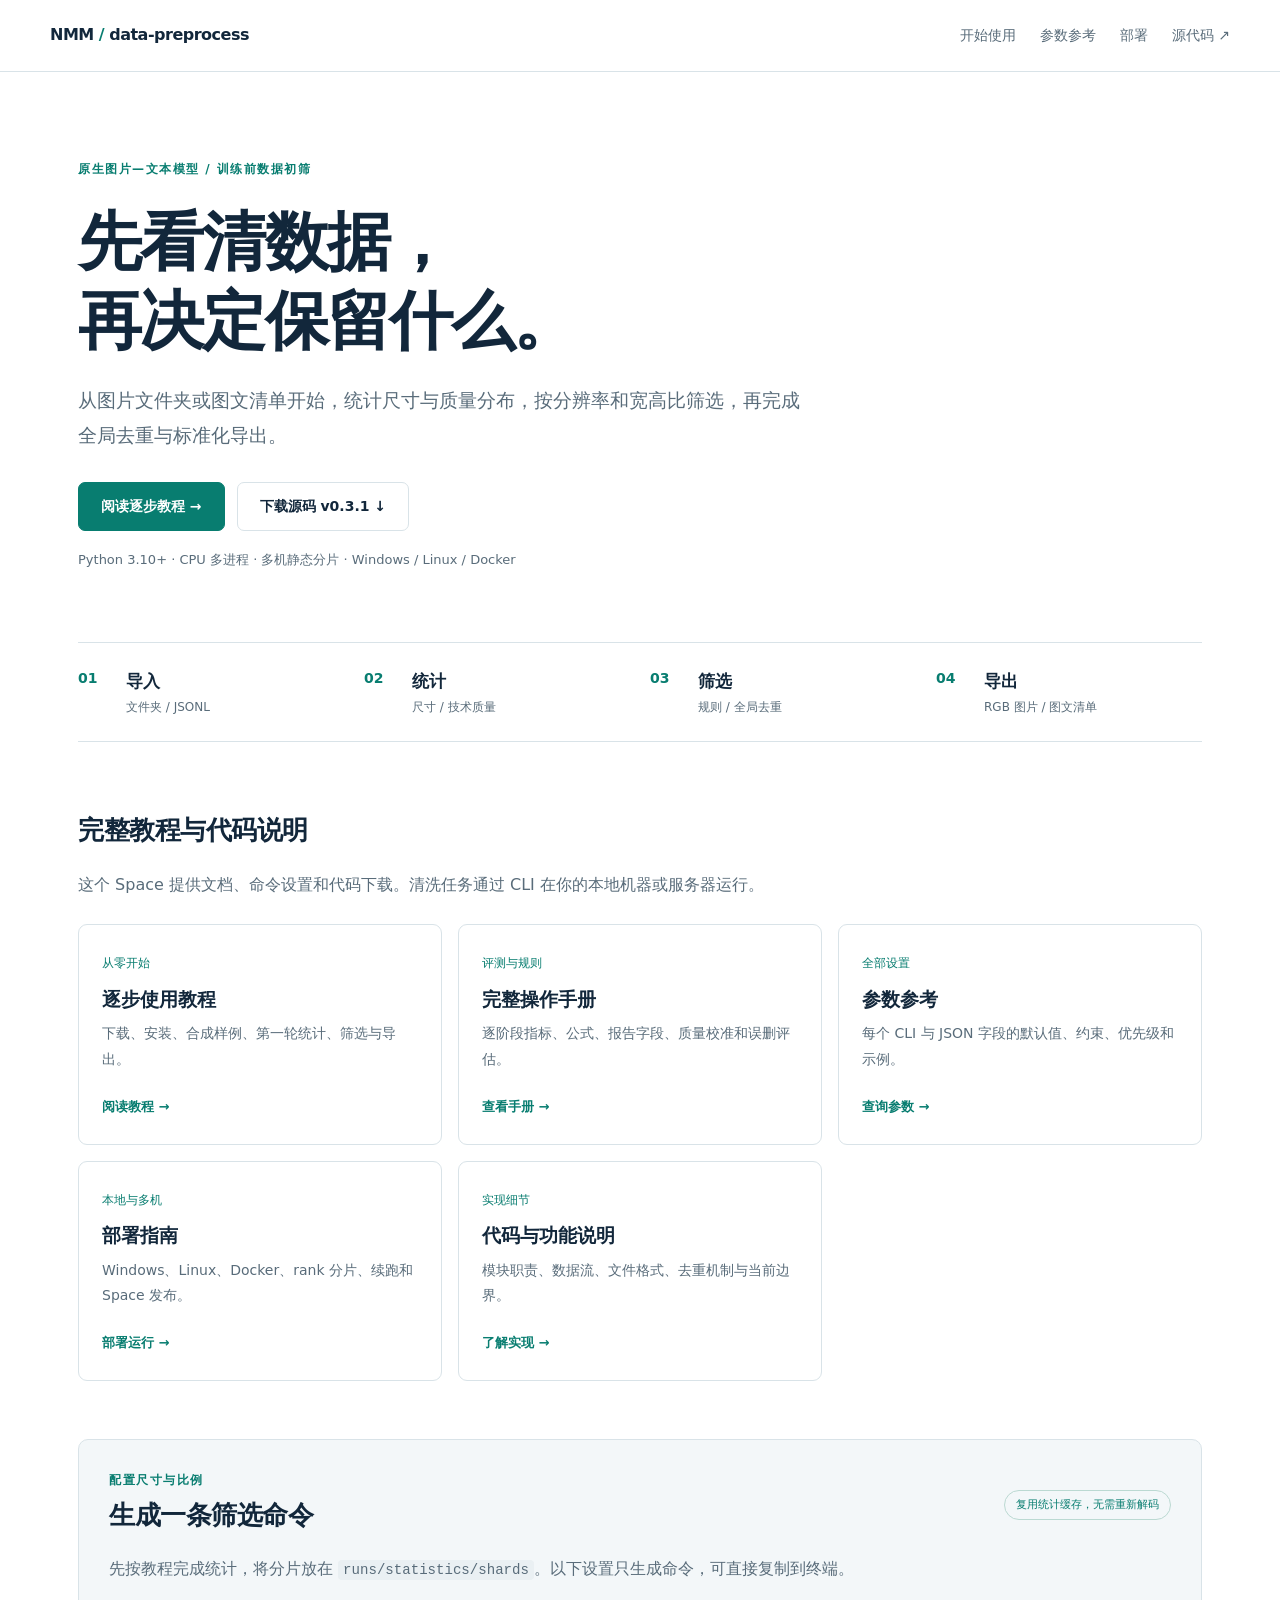
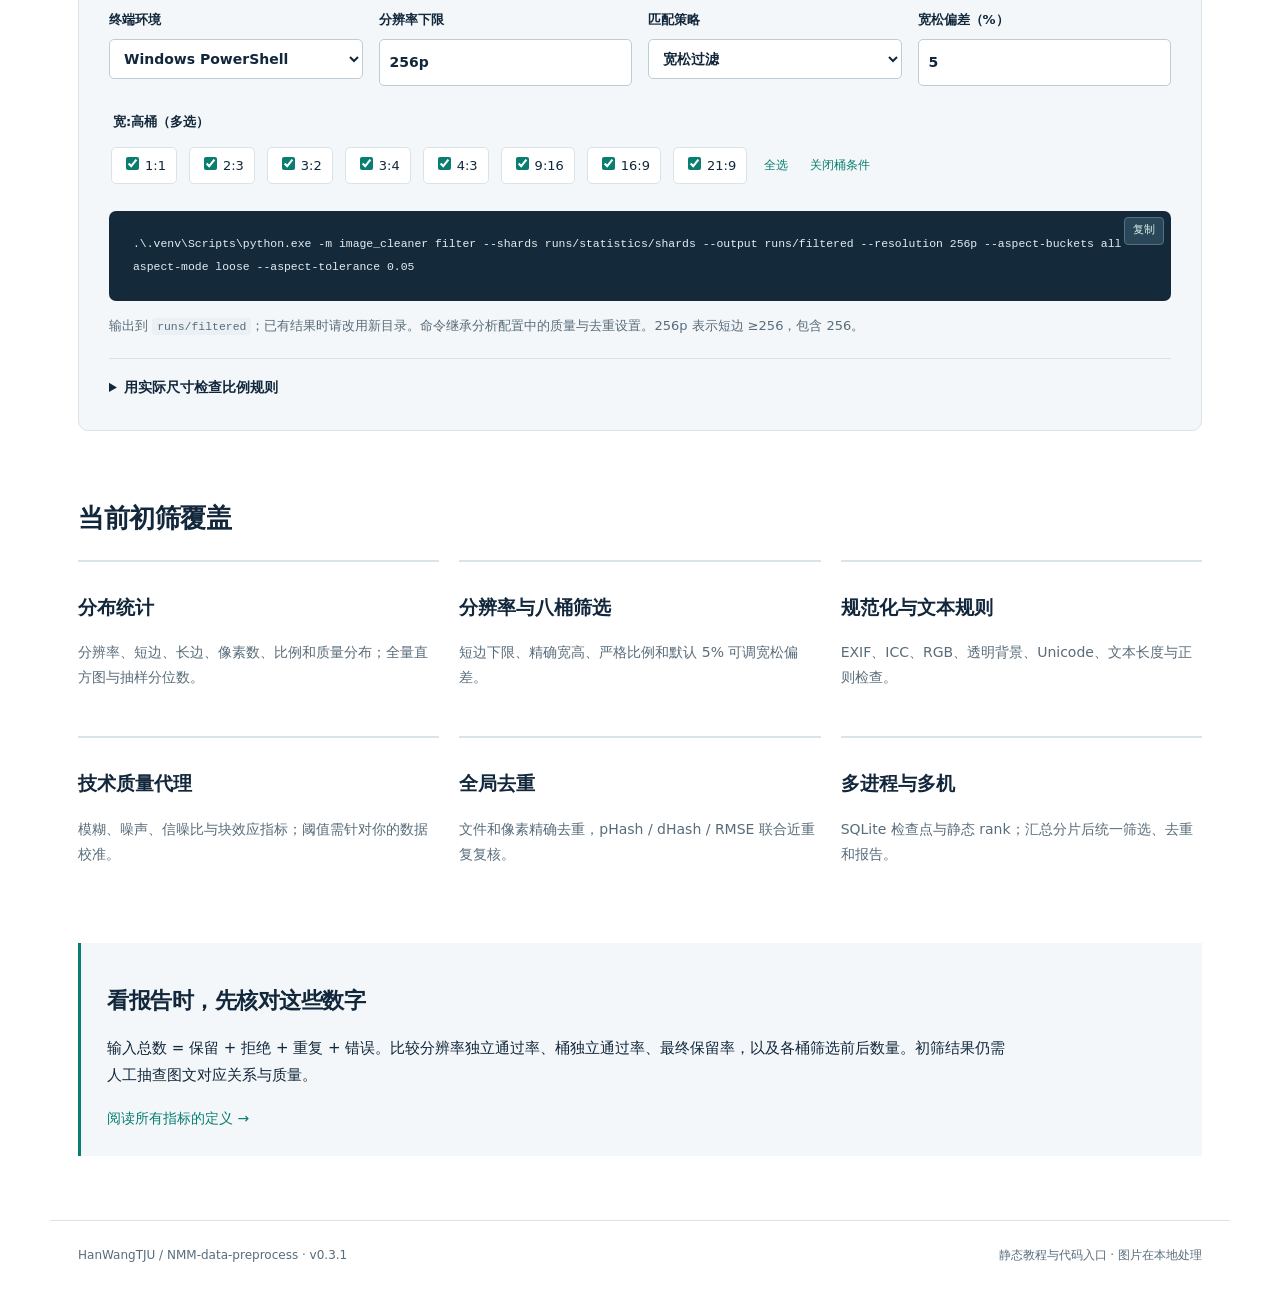
==== index.html @ e61b949b "Publish NMM image-text data preprocessing v0.3.1 with detailed Chinese tutorials" ====
<!doctype html>
<html lang="zh-CN">
<head><meta charset="utf-8"><meta name="viewport" content="width=device-width,initial-scale=1"><meta name="description" content="&#22270;&#29255;&#25991;&#26412;&#25968;&#25454;&#21021;&#31579;&#20195;&#30721;&#12289;&#20998;&#24067;&#32479;&#35745;&#12289;&#23610;&#23544;&#19982;&#23485;&#39640;&#27604;&#31579;&#36873;&#12289;&#36136;&#37327;&#25351;&#26631;&#12289;&#21435;&#37325;&#21644;&#22810;&#26426;&#37096;&#32626;&#25945;&#31243;&#12290;"><title>NMM-data-preprocess &#183; &#22270;&#29255;&#25991;&#26412;&#25968;&#25454;&#21021;&#31579;</title><link rel="stylesheet" href="assets/style.css"><script defer src="assets/app.js"></script></head>
<body>
<header class="topbar"><a class="brand" href="index.html">NMM<span> / </span>data-preprocess</a><nav aria-label="&#20027;&#35201;&#23548;&#33322;"><a href="manual/QUICKSTART.html">&#24320;&#22987;&#20351;&#29992;</a><a href="manual/PARAMETERS.html">&#21442;&#25968;&#21442;&#32771;</a><a href="manual/DEPLOYMENT.html">&#37096;&#32626;</a><a href="https://huggingface.co/spaces/HanWangTJU/NMM-data-preprocess/tree/main" target="_blank" rel="noopener">&#28304;&#20195;&#30721; &#8599;</a></nav></header>
<main class="landing">
<section class="hero"><p class="eyebrow">&#21407;&#29983;&#22270;&#29255;&#8212;&#25991;&#26412;&#27169;&#22411; / &#35757;&#32451;&#21069;&#25968;&#25454;&#21021;&#31579;</p><h1>&#20808;&#30475;&#28165;&#25968;&#25454;&#65292;<br>&#20877;&#20915;&#23450;&#20445;&#30041;&#20160;&#20040;&#12290;</h1><p class="lead">&#20174;&#22270;&#29255;&#25991;&#20214;&#22841;&#25110;&#22270;&#25991;&#28165;&#21333;&#24320;&#22987;&#65292;&#32479;&#35745;&#23610;&#23544;&#19982;&#36136;&#37327;&#20998;&#24067;&#65292;&#25353;&#20998;&#36776;&#29575;&#21644;&#23485;&#39640;&#27604;&#31579;&#36873;&#65292;&#20877;&#23436;&#25104;&#20840;&#23616;&#21435;&#37325;&#19982;&#26631;&#20934;&#21270;&#23548;&#20986;&#12290;</p><div class="actions"><a class="button primary" href="manual/QUICKSTART.html">&#38405;&#35835;&#36880;&#27493;&#25945;&#31243; &#8594;</a><a class="button" href="downloads/NMM-data-preprocess-0.3.1.zip" download>&#19979;&#36733;&#28304;&#30721; v0.3.1 &#8595;</a></div><p class="note">Python 3.10+ &#183; CPU &#22810;&#36827;&#31243; &#183; &#22810;&#26426;&#38745;&#24577;&#20998;&#29255; &#183; Windows / Linux / Docker</p></section>
<section class="pipeline" aria-label="&#28165;&#27927;&#27969;&#31243;"><div><b>01</b><strong>&#23548;&#20837;</strong><span>&#25991;&#20214;&#22841; / JSONL</span></div><div><b>02</b><strong>&#32479;&#35745;</strong><span>&#23610;&#23544; / &#25216;&#26415;&#36136;&#37327;</span></div><div><b>03</b><strong>&#31579;&#36873;</strong><span>&#35268;&#21017; / &#20840;&#23616;&#21435;&#37325;</span></div><div><b>04</b><strong>&#23548;&#20986;</strong><span>RGB &#22270;&#29255; / &#22270;&#25991;&#28165;&#21333;</span></div></section>
<section class="intro"><h2>&#23436;&#25972;&#25945;&#31243;&#19982;&#20195;&#30721;&#35828;&#26126;</h2><p>&#36825;&#20010; Space &#25552;&#20379;&#25991;&#26723;&#12289;&#21629;&#20196;&#35774;&#32622;&#21644;&#20195;&#30721;&#19979;&#36733;&#12290;&#28165;&#27927;&#20219;&#21153;&#36890;&#36807; CLI &#22312;&#20320;&#30340;&#26412;&#22320;&#26426;&#22120;&#25110;&#26381;&#21153;&#22120;&#36816;&#34892;&#12290;</p><div class="guide-grid"><a class="guide" href="manual/QUICKSTART.html"><small>&#20174;&#38646;&#24320;&#22987;</small><h3>&#36880;&#27493;&#20351;&#29992;&#25945;&#31243;</h3><p>&#19979;&#36733;&#12289;&#23433;&#35013;&#12289;&#21512;&#25104;&#26679;&#20363;&#12289;&#31532;&#19968;&#36718;&#32479;&#35745;&#12289;&#31579;&#36873;&#19982;&#23548;&#20986;&#12290;</p><span>&#38405;&#35835;&#25945;&#31243; &#8594;</span></a><a class="guide" href="manual/USAGE.html"><small>&#35780;&#27979;&#19982;&#35268;&#21017;</small><h3>&#23436;&#25972;&#25805;&#20316;&#25163;&#20876;</h3><p>&#36880;&#38454;&#27573;&#25351;&#26631;&#12289;&#20844;&#24335;&#12289;&#25253;&#21578;&#23383;&#27573;&#12289;&#36136;&#37327;&#26657;&#20934;&#21644;&#35823;&#21024;&#35780;&#20272;&#12290;</p><span>&#26597;&#30475;&#25163;&#20876; &#8594;</span></a><a class="guide" href="manual/PARAMETERS.html"><small>&#20840;&#37096;&#35774;&#32622;</small><h3>&#21442;&#25968;&#21442;&#32771;</h3><p>&#27599;&#20010; CLI &#19982; JSON &#23383;&#27573;&#30340;&#40664;&#35748;&#20540;&#12289;&#32422;&#26463;&#12289;&#20248;&#20808;&#32423;&#21644;&#31034;&#20363;&#12290;</p><span>&#26597;&#35810;&#21442;&#25968; &#8594;</span></a><a class="guide" href="manual/DEPLOYMENT.html"><small>&#26412;&#22320;&#19982;&#22810;&#26426;</small><h3>&#37096;&#32626;&#25351;&#21335;</h3><p>Windows&#12289;Linux&#12289;Docker&#12289;rank &#20998;&#29255;&#12289;&#32493;&#36305;&#21644; Space &#21457;&#24067;&#12290;</p><span>&#37096;&#32626;&#36816;&#34892; &#8594;</span></a><a class="guide" href="manual/ARCHITECTURE.html"><small>&#23454;&#29616;&#32454;&#33410;</small><h3>&#20195;&#30721;&#19982;&#21151;&#33021;&#35828;&#26126;</h3><p>&#27169;&#22359;&#32844;&#36131;&#12289;&#25968;&#25454;&#27969;&#12289;&#25991;&#20214;&#26684;&#24335;&#12289;&#21435;&#37325;&#26426;&#21046;&#19982;&#24403;&#21069;&#36793;&#30028;&#12290;</p><span>&#20102;&#35299;&#23454;&#29616; &#8594;</span></a></div></section>
<section class="generator" id="commands"><div class="section-heading"><div><p class="eyebrow">&#37197;&#32622;&#23610;&#23544;&#19982;&#27604;&#20363;</p><h2>&#29983;&#25104;&#19968;&#26465;&#31579;&#36873;&#21629;&#20196;</h2></div><span class="tag">&#22797;&#29992;&#32479;&#35745;&#32531;&#23384;&#65292;&#26080;&#38656;&#37325;&#26032;&#35299;&#30721;</span></div><p>&#20808;&#25353;&#25945;&#31243;&#23436;&#25104;&#32479;&#35745;&#65292;&#23558;&#20998;&#29255;&#25918;&#22312; <code>runs/statistics/shards</code>&#12290;&#20197;&#19979;&#35774;&#32622;&#21482;&#29983;&#25104;&#21629;&#20196;&#65292;&#21487;&#30452;&#25509;&#22797;&#21046;&#21040;&#32456;&#31471;&#12290;</p><div class="form-grid"><label>&#32456;&#31471;&#29615;&#22659;<select id="platform"><option value="windows">Windows PowerShell</option><option value="linux">Linux Bash</option></select></label><label>&#20998;&#36776;&#29575;&#19979;&#38480;<input id="resolution" type="text" value="256p" placeholder="256p / 384x256 / any"></label><label>&#21305;&#37197;&#31574;&#30053;<select id="mode"><option value="loose">&#23485;&#26494;&#36807;&#28388;</option><option value="strict">&#20005;&#26684;&#36807;&#28388;</option></select></label><label>&#23485;&#26494;&#20559;&#24046;&#65288;%&#65289;<input id="tolerance" type="number" min="0" step="0.1" value="5"></label></div><fieldset class="buckets"><legend>&#23485;:&#39640;&#26742;&#65288;&#22810;&#36873;&#65289;</legend><label><input type="checkbox" name="bucket" value="1:1" checked>1:1</label><label><input type="checkbox" name="bucket" value="2:3" checked>2:3</label><label><input type="checkbox" name="bucket" value="3:2" checked>3:2</label><label><input type="checkbox" name="bucket" value="3:4" checked>3:4</label><label><input type="checkbox" name="bucket" value="4:3" checked>4:3</label><label><input type="checkbox" name="bucket" value="9:16" checked>9:16</label><label><input type="checkbox" name="bucket" value="16:9" checked>16:9</label><label><input type="checkbox" name="bucket" value="21:9" checked>21:9</label><button type="button" id="select-all">&#20840;&#36873;</button><button type="button" id="select-none">&#20851;&#38381;&#26742;&#26465;&#20214;</button></fieldset><p id="command-error" class="error" role="alert"></p><pre><code id="command"></code></pre><p class="note">&#36755;&#20986;&#21040; <code>runs/filtered</code>&#65307;&#24050;&#26377;&#32467;&#26524;&#26102;&#35831;&#25913;&#29992;&#26032;&#30446;&#24405;&#12290;&#21629;&#20196;&#32487;&#25215;&#20998;&#26512;&#37197;&#32622;&#20013;&#30340;&#36136;&#37327;&#19982;&#21435;&#37325;&#35774;&#32622;&#12290;256p &#34920;&#31034;&#30701;&#36793; &#8805;256&#65292;&#21253;&#21547; 256&#12290;</p>
<details><summary>&#29992;&#23454;&#38469;&#23610;&#23544;&#26816;&#26597;&#27604;&#20363;&#35268;&#21017;</summary><div class="form-grid"><label>&#22270;&#29255;&#23485;&#65288;&#20687;&#32032;&#65289;<input id="width" type="number" min="1" step="1" value="1050"></label><label>&#22270;&#29255;&#39640;&#65288;&#20687;&#32032;&#65289;<input id="height" type="number" min="1" step="1" value="1000"></label></div><p id="ratio-result" aria-live="polite"></p><p class="note">&#20559;&#24046; &#948;=max(r/b,b/r)&#8722;1&#65292;&#21253;&#21547;&#38408;&#20540;&#36793;&#30028;&#12290;&#23454;&#38469; CLI &#29992;&#31934;&#30830;&#20998;&#25968;&#27604;&#36739;&#65307;&#36825;&#37324;&#21482;&#23637;&#31034;&#25152;&#36873;&#26742;&#21644;&#20998;&#36776;&#29575;&#26465;&#20214;&#65292;&#19981;&#21028;&#26029;&#22270;&#29255;&#36136;&#37327;&#12289;&#25991;&#23383;&#21644;&#37325;&#22797;&#12290;</p></details></section>
<section class="features"><h2>&#24403;&#21069;&#21021;&#31579;&#35206;&#30422;</h2><div class="feature-grid"><article><h3>&#20998;&#24067;&#32479;&#35745;</h3><p>&#20998;&#36776;&#29575;&#12289;&#30701;&#36793;&#12289;&#38271;&#36793;&#12289;&#20687;&#32032;&#25968;&#12289;&#27604;&#20363;&#21644;&#36136;&#37327;&#20998;&#24067;&#65307;&#20840;&#37327;&#30452;&#26041;&#22270;&#19982;&#25277;&#26679;&#20998;&#20301;&#25968;&#12290;</p></article><article><h3>&#20998;&#36776;&#29575;&#19982;&#20843;&#26742;&#31579;&#36873;</h3><p>&#30701;&#36793;&#19979;&#38480;&#12289;&#31934;&#30830;&#23485;&#39640;&#12289;&#20005;&#26684;&#27604;&#20363;&#21644;&#40664;&#35748; 5% &#21487;&#35843;&#23485;&#26494;&#20559;&#24046;&#12290;</p></article><article><h3>&#35268;&#33539;&#21270;&#19982;&#25991;&#26412;&#35268;&#21017;</h3><p>EXIF&#12289;ICC&#12289;RGB&#12289;&#36879;&#26126;&#32972;&#26223;&#12289;Unicode&#12289;&#25991;&#26412;&#38271;&#24230;&#19982;&#27491;&#21017;&#26816;&#26597;&#12290;</p></article><article><h3>&#25216;&#26415;&#36136;&#37327;&#20195;&#29702;</h3><p>&#27169;&#31946;&#12289;&#22122;&#22768;&#12289;&#20449;&#22122;&#27604;&#19982;&#22359;&#25928;&#24212;&#25351;&#26631;&#65307;&#38408;&#20540;&#38656;&#38024;&#23545;&#20320;&#30340;&#25968;&#25454;&#26657;&#20934;&#12290;</p></article><article><h3>&#20840;&#23616;&#21435;&#37325;</h3><p>&#25991;&#20214;&#21644;&#20687;&#32032;&#31934;&#30830;&#21435;&#37325;&#65292;pHash / dHash / RMSE &#32852;&#21512;&#36817;&#37325;&#22797;&#22797;&#26680;&#12290;</p></article><article><h3>&#22810;&#36827;&#31243;&#19982;&#22810;&#26426;</h3><p>SQLite &#26816;&#26597;&#28857;&#19982;&#38745;&#24577; rank&#65307;&#27719;&#24635;&#20998;&#29255;&#21518;&#32479;&#19968;&#31579;&#36873;&#12289;&#21435;&#37325;&#21644;&#25253;&#21578;&#12290;</p></article></div></section>
<section class="callout"><h2>&#30475;&#25253;&#21578;&#26102;&#65292;&#20808;&#26680;&#23545;&#36825;&#20123;&#25968;&#23383;</h2><p>&#36755;&#20837;&#24635;&#25968; = &#20445;&#30041; + &#25298;&#32477; + &#37325;&#22797; + &#38169;&#35823;&#12290;&#27604;&#36739;&#20998;&#36776;&#29575;&#29420;&#31435;&#36890;&#36807;&#29575;&#12289;&#26742;&#29420;&#31435;&#36890;&#36807;&#29575;&#12289;&#26368;&#32456;&#20445;&#30041;&#29575;&#65292;&#20197;&#21450;&#21508;&#26742;&#31579;&#36873;&#21069;&#21518;&#25968;&#37327;&#12290;&#21021;&#31579;&#32467;&#26524;&#20173;&#38656;&#20154;&#24037;&#25277;&#26597;&#22270;&#25991;&#23545;&#24212;&#20851;&#31995;&#19982;&#36136;&#37327;&#12290;</p><a href="manual/USAGE.html">&#38405;&#35835;&#25152;&#26377;&#25351;&#26631;&#30340;&#23450;&#20041; &#8594;</a></section>
</main><footer>HanWangTJU / NMM-data-preprocess &#183; v0.3.1<span>&#38745;&#24577;&#25945;&#31243;&#19982;&#20195;&#30721;&#20837;&#21475; &#183; &#22270;&#29255;&#22312;&#26412;&#22320;&#22788;&#29702;</span></footer>
</body></html>
---- assets/style.css ----
:root{--ink:#12273b;--muted:#596c7a;--teal:#087d70;--line:#d9e3e8;--surface:#f3f7f9;--paper:#fff}*{box-sizing:border-box}html{scroll-behavior:smooth;scroll-padding-top:88px}body{margin:0;background:var(--paper);color:var(--ink);font-family:Inter,"Microsoft YaHei",system-ui,sans-serif;line-height:1.8}a{color:var(--teal);text-decoration:none}a:hover{text-decoration:underline}.topbar{position:sticky;top:0;z-index:20;min-height:72px;display:flex;justify-content:space-between;gap:20px;align-items:center;padding:15px max(24px,calc((100vw - 1180px)/2));border-bottom:1px solid var(--line);background:rgba(255,255,255,.97)}.brand{font-weight:750;letter-spacing:-.5px;color:var(--ink);white-space:nowrap}.brand span{color:var(--teal)}nav{display:flex;gap:24px;font-size:14px}nav a{color:var(--muted)}.landing{max-width:1180px;margin:auto;padding:0 28px}.hero{padding:75px 0 58px;max-width:900px}.eyebrow{font-size:12px;letter-spacing:1.5px;font-weight:700;color:var(--teal)}h1{font-size:clamp(36px,5.2vw,64px);line-height:1.24;letter-spacing:-1.8px;margin:22px 0}h2{font-size:26px;line-height:1.45;letter-spacing:-.5px}h3{font-size:19px;line-height:1.5}.lead{font-size:19px;max-width:740px;color:var(--muted)}.actions{display:flex;gap:12px;flex-wrap:wrap;margin:30px 0 17px}.button{display:inline-block;padding:11px 22px;border:1px solid var(--line);border-radius:7px;font-weight:600;color:var(--ink);font-size:14px}.primary{background:var(--teal);border-color:var(--teal);color:#fff}.button:hover{text-decoration:none;filter:brightness(.95)}.note{font-size:13px;color:var(--muted)}.pipeline{display:grid;grid-template-columns:repeat(4,1fr);border-top:1px solid var(--line);border-bottom:1px solid var(--line);padding:23px 0;gap:20px}.pipeline div{display:grid;grid-template-columns:36px 1fr;column-gap:12px}.pipeline b{grid-row:span 2;color:var(--teal);font-size:14px}.pipeline strong{font-size:17px}.pipeline span{font-size:12px;color:var(--muted)}.intro,.features{padding:48px 0 20px}.intro>p,.generator>p{color:var(--muted)}.guide-grid{display:grid;grid-template-columns:repeat(3,1fr);gap:16px;margin-top:24px}.guide{border:1px solid var(--line);border-radius:9px;padding:23px;color:var(--ink);transition:background .15s}.guide:hover{background:var(--surface);text-decoration:none}.guide small{color:var(--teal);font-size:12px}.guide h3{margin:8px 0}.guide p{font-size:14px;color:var(--muted);margin:8px 0 20px}.guide span{font-size:13px;font-weight:600;color:var(--teal)}.generator{margin-top:38px;padding:30px;background:var(--surface);border:1px solid var(--line);border-radius:10px}.section-heading{display:flex;justify-content:space-between;gap:16px;align-items:center}.section-heading h2{margin:5px 0}.section-heading .eyebrow{margin:0}.tag{font-size:11px;border:1px solid #bbd9d2;border-radius:40px;padding:4px 11px;color:var(--teal)}.form-grid{display:grid;grid-template-columns:repeat(4,1fr);gap:16px;margin:24px 0}.form-grid label{display:flex;flex-direction:column;font-size:13px;gap:7px;font-weight:600}input,select,button{font:inherit}input[type=text],input[type=number],select{width:100%;border:1px solid #bdcdd6;background:white;padding:10px;border-radius:5px;color:var(--ink);font-size:14px}input:focus,select:focus,button:focus-visible,a:focus-visible{outline:2px solid var(--teal);outline-offset:3px}.buckets{padding:14px 0;border:0;display:flex;flex-wrap:wrap;gap:12px}.buckets legend{font-size:13px;font-weight:600}.buckets label{padding:6px 10px;border:1px solid var(--line);border-radius:5px;background:white;font-size:13px;cursor:pointer}.buckets input{accent-color:var(--teal);margin-right:6px}.buckets button{border:0;color:var(--teal);background:transparent;cursor:pointer;font-size:12px;padding:5px}pre{background:#142a3b;color:#e5edf2;border-radius:7px;padding:22px 24px;white-space:pre-wrap;overflow-wrap:anywhere;overflow-x:auto;position:relative;font-size:13px;line-height:1.75}pre code{background:transparent;color:inherit;padding:0}code{font-family:"Cascadia Code",Consolas,monospace;font-size:.88em;background:#eaf0f3;padding:2px 5px;border-radius:4px}.copy-code{position:absolute;right:7px;top:6px;cursor:pointer;color:#d6eee8;background:#294759;border:1px solid #537180;border-radius:4px;font-size:11px;padding:3px 8px}.error{color:#aa302b;font-size:13px}.error:empty{display:none}details{margin-top:20px;border-top:1px solid var(--line);padding-top:16px}summary{cursor:pointer;font-size:14px;font-weight:600}details .form-grid{grid-template-columns:repeat(2,minmax(120px,200px))}#ratio-result{font-size:14px;font-weight:600;color:var(--teal)}.feature-grid{display:grid;grid-template-columns:repeat(3,1fr);gap:20px}.feature-grid article{border-top:2px solid var(--line);padding:12px 0}.feature-grid p{color:var(--muted);font-size:14px}.callout{border-left:3px solid var(--teal);padding:5px 26px;margin:30px 0 64px;background:var(--surface)}.callout h2{font-size:22px;padding-top:18px}.callout p{font-size:15px;max-width:900px}.callout a{display:inline-block;font-size:14px;margin-bottom:20px}footer{max-width:1180px;margin:auto;padding:24px 28px;border-top:1px solid var(--line);color:var(--muted);font-size:12px;display:flex;justify-content:space-between;gap:20px}.manual-layout{display:grid;grid-template-columns:240px minmax(0,1fr);gap:48px;max-width:1230px;margin:0 auto;padding:38px 28px 65px}.sidebar{position:sticky;top:108px;align-self:start;font-size:13px;max-height:calc(100vh - 135px);overflow:auto}.sidebar>a{display:block;margin-bottom:10px;padding:7px 11px;border-left:2px solid transparent;color:var(--muted)}.sidebar>a.active{color:var(--teal);border-color:var(--teal);background:var(--surface)}.sidebar h2{font-size:13px;color:var(--muted);margin:25px 0 10px}.toc ul{list-style:none;padding-left:0}.toc ul ul{padding-left:13px}.toc a{color:var(--muted);font-size:12px;display:block;line-height:1.6;margin-bottom:9px}.manual{min-width:0;font-size:15px}.manual h1{font-size:34px;margin:8px 0 27px;letter-spacing:-1px}.manual h2{margin:45px 0 18px;padding-top:12px;border-top:1px solid var(--line);font-size:24px}.manual h3{font-size:18px;margin-top:28px}.manual li{margin-bottom:5px}.manual pre{font-size:12px}.table-scroll{overflow:auto;margin:22px 0}.manual table{border-collapse:collapse;width:100%;font-size:13px}.manual td,.manual th{padding:12px;text-align:left;vertical-align:top;border:1px solid var(--line)}.manual th{background:var(--surface);font-weight:600}.manual blockquote{padding:5px 20px;border-left:3px solid var(--teal);margin:20px 0;color:var(--muted)}@media(max-width:900px){.guide-grid,.feature-grid{grid-template-columns:repeat(2,1fr)}.form-grid{grid-template-columns:repeat(2,1fr)}.tag{display:none}.topbar{padding:15px 20px}nav{gap:14px}.manual-layout{grid-template-columns:185px minmax(0,1fr);gap:24px}}@media(max-width:620px){.topbar{position:relative;flex-direction:column;align-items:flex-start;gap:6px}.brand{font-size:16px}nav{font-size:12px;flex-wrap:wrap}.landing{padding:0 20px}.hero{padding:40px 0 35px}h1{font-size:40px}.lead{font-size:16px}.pipeline{grid-template-columns:repeat(2,1fr);gap:20px}.guide-grid,.feature-grid{grid-template-columns:1fr}.generator{padding:22px 16px}.form-grid{gap:12px}.form-grid label{font-size:12px}.manual-layout{display:block;padding:22px 16px}.sidebar{position:relative;top:0;max-height:none;border-bottom:1px solid var(--line);margin-bottom:28px}.sidebar .toc,.sidebar h2{display:none}.sidebar>a{display:inline-block;font-size:12px;margin:3px;padding:4px 8px}.manual h1{font-size:29px}.manual h2{font-size:22px}footer{flex-direction:column;gap:4px}.section-heading h2{font-size:23px}}
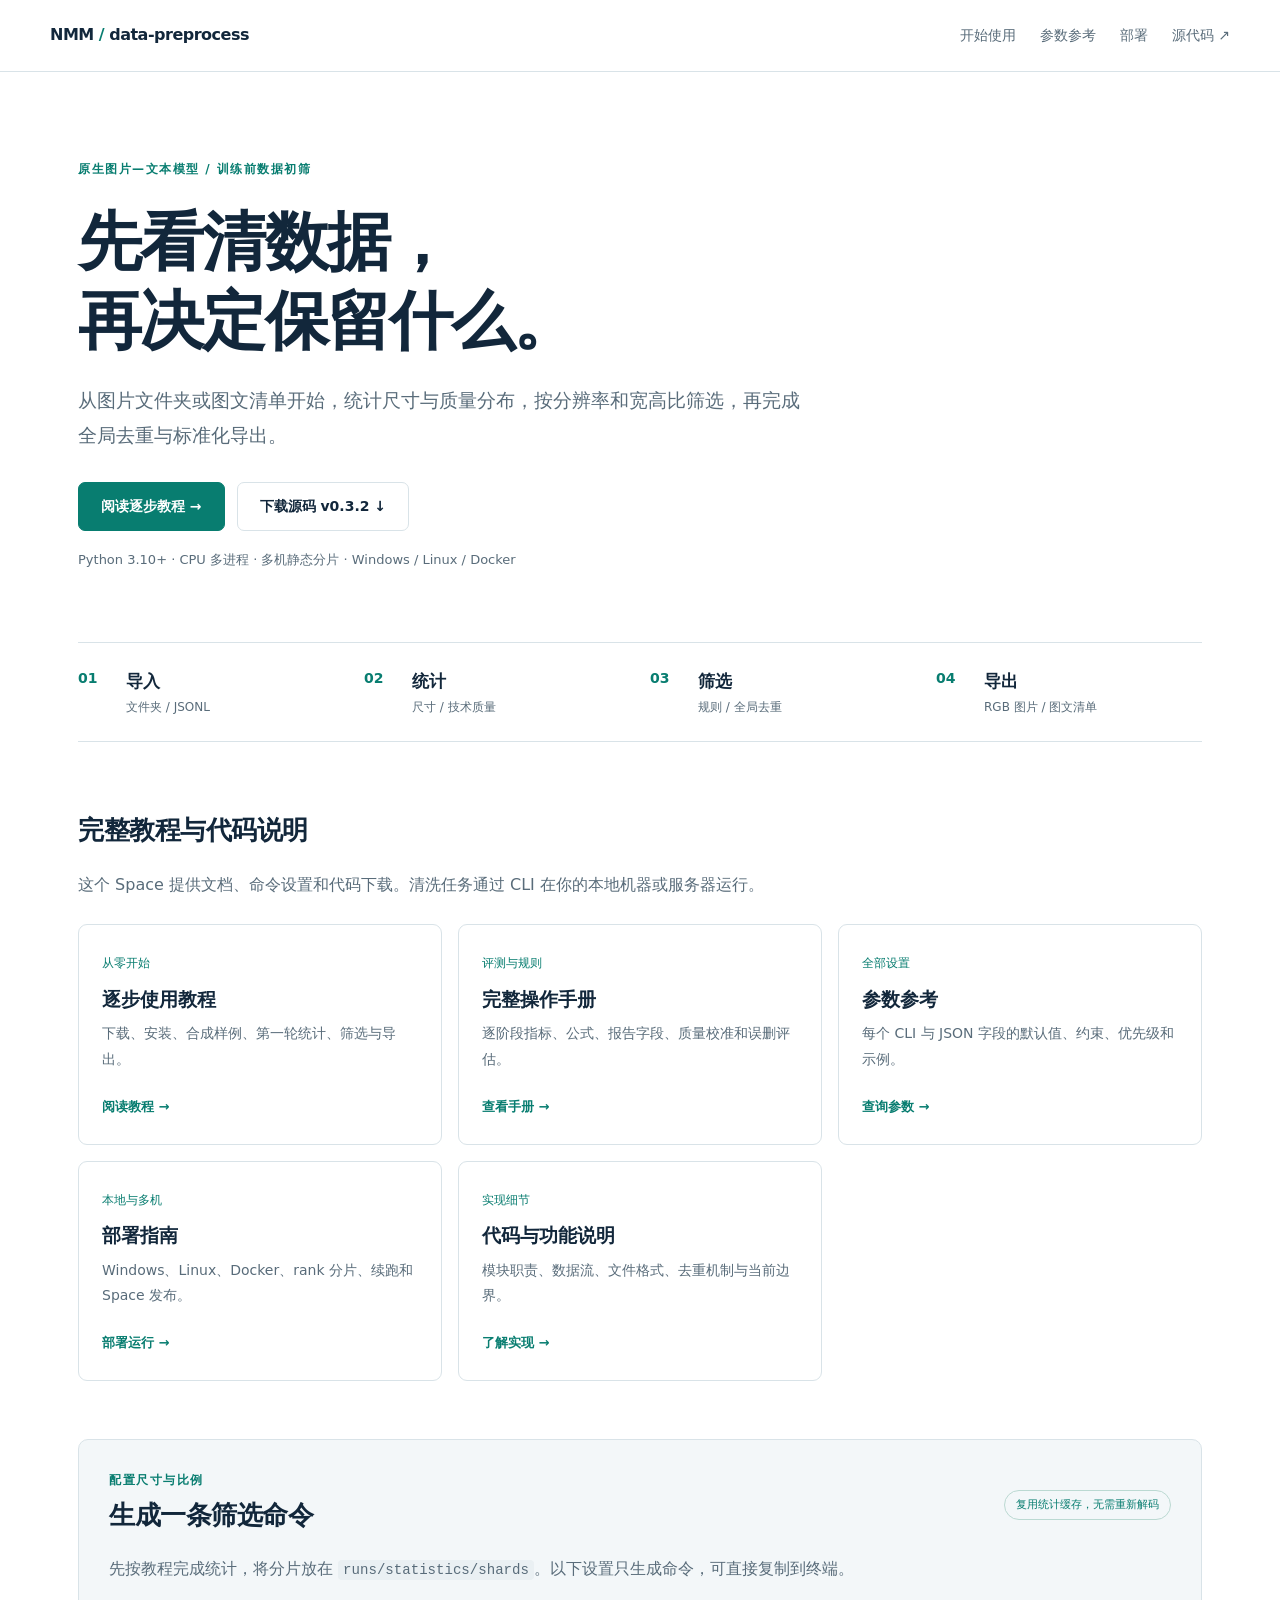
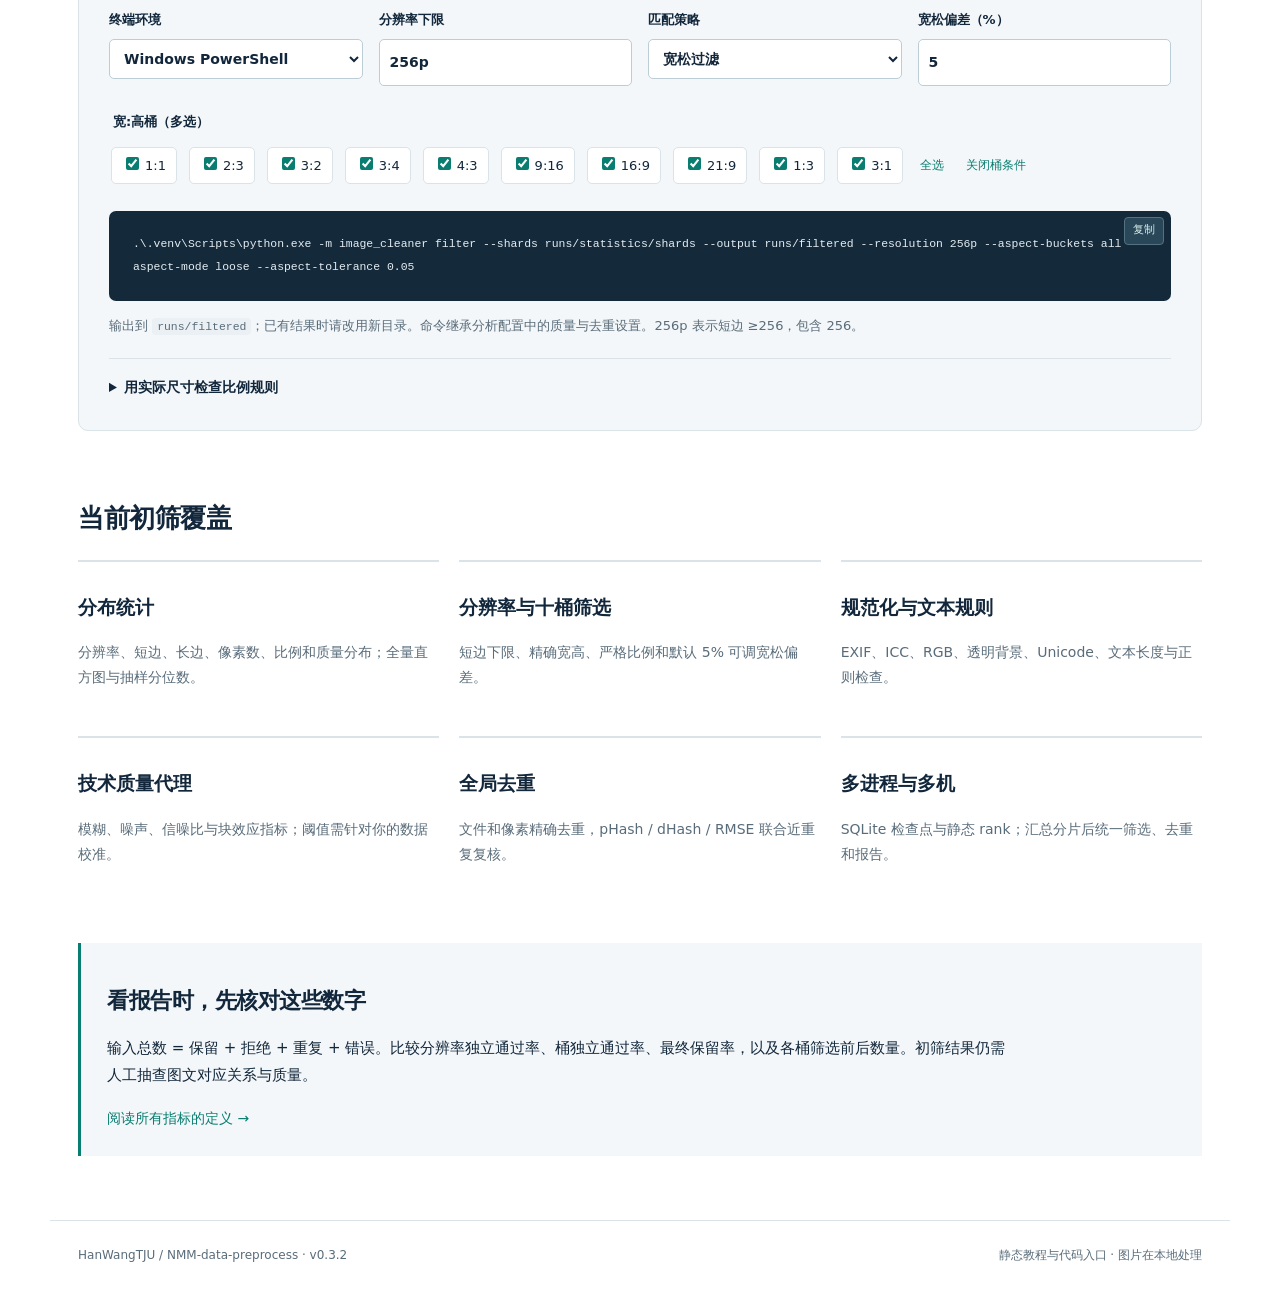
==== commit fa3296b3: "Add 1:3 and 3:1 aspect buckets (v0.3.2)" ====
--- a/index.html
+++ b/index.html
@@ -4,12 +4,12 @@
 <body>
 <header class="topbar"><a class="brand" href="index.html">NMM<span> / </span>data-preprocess</a><nav aria-label="&#20027;&#35201;&#23548;&#33322;"><a href="manual/QUICKSTART.html">&#24320;&#22987;&#20351;&#29992;</a><a href="manual/PARAMETERS.html">&#21442;&#25968;&#21442;&#32771;</a><a href="manual/DEPLOYMENT.html">&#37096;&#32626;</a><a href="https://huggingface.co/spaces/HanWangTJU/NMM-data-preprocess/tree/main" target="_blank" rel="noopener">&#28304;&#20195;&#30721; &#8599;</a></nav></header>
 <main class="landing">
-<section class="hero"><p class="eyebrow">&#21407;&#29983;&#22270;&#29255;&#8212;&#25991;&#26412;&#27169;&#22411; / &#35757;&#32451;&#21069;&#25968;&#25454;&#21021;&#31579;</p><h1>&#20808;&#30475;&#28165;&#25968;&#25454;&#65292;<br>&#20877;&#20915;&#23450;&#20445;&#30041;&#20160;&#20040;&#12290;</h1><p class="lead">&#20174;&#22270;&#29255;&#25991;&#20214;&#22841;&#25110;&#22270;&#25991;&#28165;&#21333;&#24320;&#22987;&#65292;&#32479;&#35745;&#23610;&#23544;&#19982;&#36136;&#37327;&#20998;&#24067;&#65292;&#25353;&#20998;&#36776;&#29575;&#21644;&#23485;&#39640;&#27604;&#31579;&#36873;&#65292;&#20877;&#23436;&#25104;&#20840;&#23616;&#21435;&#37325;&#19982;&#26631;&#20934;&#21270;&#23548;&#20986;&#12290;</p><div class="actions"><a class="button primary" href="manual/QUICKSTART.html">&#38405;&#35835;&#36880;&#27493;&#25945;&#31243; &#8594;</a><a class="button" href="downloads/NMM-data-preprocess-0.3.1.zip" download>&#19979;&#36733;&#28304;&#30721; v0.3.1 &#8595;</a></div><p class="note">Python 3.10+ &#183; CPU &#22810;&#36827;&#31243; &#183; &#22810;&#26426;&#38745;&#24577;&#20998;&#29255; &#183; Windows / Linux / Docker</p></section>
+<section class="hero"><p class="eyebrow">&#21407;&#29983;&#22270;&#29255;&#8212;&#25991;&#26412;&#27169;&#22411; / &#35757;&#32451;&#21069;&#25968;&#25454;&#21021;&#31579;</p><h1>&#20808;&#30475;&#28165;&#25968;&#25454;&#65292;<br>&#20877;&#20915;&#23450;&#20445;&#30041;&#20160;&#20040;&#12290;</h1><p class="lead">&#20174;&#22270;&#29255;&#25991;&#20214;&#22841;&#25110;&#22270;&#25991;&#28165;&#21333;&#24320;&#22987;&#65292;&#32479;&#35745;&#23610;&#23544;&#19982;&#36136;&#37327;&#20998;&#24067;&#65292;&#25353;&#20998;&#36776;&#29575;&#21644;&#23485;&#39640;&#27604;&#31579;&#36873;&#65292;&#20877;&#23436;&#25104;&#20840;&#23616;&#21435;&#37325;&#19982;&#26631;&#20934;&#21270;&#23548;&#20986;&#12290;</p><div class="actions"><a class="button primary" href="manual/QUICKSTART.html">&#38405;&#35835;&#36880;&#27493;&#25945;&#31243; &#8594;</a><a class="button" href="downloads/NMM-data-preprocess-0.3.2.zip" download>&#19979;&#36733;&#28304;&#30721; v0.3.2 &#8595;</a></div><p class="note">Python 3.10+ &#183; CPU &#22810;&#36827;&#31243; &#183; &#22810;&#26426;&#38745;&#24577;&#20998;&#29255; &#183; Windows / Linux / Docker</p></section>
 <section class="pipeline" aria-label="&#28165;&#27927;&#27969;&#31243;"><div><b>01</b><strong>&#23548;&#20837;</strong><span>&#25991;&#20214;&#22841; / JSONL</span></div><div><b>02</b><strong>&#32479;&#35745;</strong><span>&#23610;&#23544; / &#25216;&#26415;&#36136;&#37327;</span></div><div><b>03</b><strong>&#31579;&#36873;</strong><span>&#35268;&#21017; / &#20840;&#23616;&#21435;&#37325;</span></div><div><b>04</b><strong>&#23548;&#20986;</strong><span>RGB &#22270;&#29255; / &#22270;&#25991;&#28165;&#21333;</span></div></section>
 <section class="intro"><h2>&#23436;&#25972;&#25945;&#31243;&#19982;&#20195;&#30721;&#35828;&#26126;</h2><p>&#36825;&#20010; Space &#25552;&#20379;&#25991;&#26723;&#12289;&#21629;&#20196;&#35774;&#32622;&#21644;&#20195;&#30721;&#19979;&#36733;&#12290;&#28165;&#27927;&#20219;&#21153;&#36890;&#36807; CLI &#22312;&#20320;&#30340;&#26412;&#22320;&#26426;&#22120;&#25110;&#26381;&#21153;&#22120;&#36816;&#34892;&#12290;</p><div class="guide-grid"><a class="guide" href="manual/QUICKSTART.html"><small>&#20174;&#38646;&#24320;&#22987;</small><h3>&#36880;&#27493;&#20351;&#29992;&#25945;&#31243;</h3><p>&#19979;&#36733;&#12289;&#23433;&#35013;&#12289;&#21512;&#25104;&#26679;&#20363;&#12289;&#31532;&#19968;&#36718;&#32479;&#35745;&#12289;&#31579;&#36873;&#19982;&#23548;&#20986;&#12290;</p><span>&#38405;&#35835;&#25945;&#31243; &#8594;</span></a><a class="guide" href="manual/USAGE.html"><small>&#35780;&#27979;&#19982;&#35268;&#21017;</small><h3>&#23436;&#25972;&#25805;&#20316;&#25163;&#20876;</h3><p>&#36880;&#38454;&#27573;&#25351;&#26631;&#12289;&#20844;&#24335;&#12289;&#25253;&#21578;&#23383;&#27573;&#12289;&#36136;&#37327;&#26657;&#20934;&#21644;&#35823;&#21024;&#35780;&#20272;&#12290;</p><span>&#26597;&#30475;&#25163;&#20876; &#8594;</span></a><a class="guide" href="manual/PARAMETERS.html"><small>&#20840;&#37096;&#35774;&#32622;</small><h3>&#21442;&#25968;&#21442;&#32771;</h3><p>&#27599;&#20010; CLI &#19982; JSON &#23383;&#27573;&#30340;&#40664;&#35748;&#20540;&#12289;&#32422;&#26463;&#12289;&#20248;&#20808;&#32423;&#21644;&#31034;&#20363;&#12290;</p><span>&#26597;&#35810;&#21442;&#25968; &#8594;</span></a><a class="guide" href="manual/DEPLOYMENT.html"><small>&#26412;&#22320;&#19982;&#22810;&#26426;</small><h3>&#37096;&#32626;&#25351;&#21335;</h3><p>Windows&#12289;Linux&#12289;Docker&#12289;rank &#20998;&#29255;&#12289;&#32493;&#36305;&#21644; Space &#21457;&#24067;&#12290;</p><span>&#37096;&#32626;&#36816;&#34892; &#8594;</span></a><a class="guide" href="manual/ARCHITECTURE.html"><small>&#23454;&#29616;&#32454;&#33410;</small><h3>&#20195;&#30721;&#19982;&#21151;&#33021;&#35828;&#26126;</h3><p>&#27169;&#22359;&#32844;&#36131;&#12289;&#25968;&#25454;&#27969;&#12289;&#25991;&#20214;&#26684;&#24335;&#12289;&#21435;&#37325;&#26426;&#21046;&#19982;&#24403;&#21069;&#36793;&#30028;&#12290;</p><span>&#20102;&#35299;&#23454;&#29616; &#8594;</span></a></div></section>
-<section class="generator" id="commands"><div class="section-heading"><div><p class="eyebrow">&#37197;&#32622;&#23610;&#23544;&#19982;&#27604;&#20363;</p><h2>&#29983;&#25104;&#19968;&#26465;&#31579;&#36873;&#21629;&#20196;</h2></div><span class="tag">&#22797;&#29992;&#32479;&#35745;&#32531;&#23384;&#65292;&#26080;&#38656;&#37325;&#26032;&#35299;&#30721;</span></div><p>&#20808;&#25353;&#25945;&#31243;&#23436;&#25104;&#32479;&#35745;&#65292;&#23558;&#20998;&#29255;&#25918;&#22312; <code>runs/statistics/shards</code>&#12290;&#20197;&#19979;&#35774;&#32622;&#21482;&#29983;&#25104;&#21629;&#20196;&#65292;&#21487;&#30452;&#25509;&#22797;&#21046;&#21040;&#32456;&#31471;&#12290;</p><div class="form-grid"><label>&#32456;&#31471;&#29615;&#22659;<select id="platform"><option value="windows">Windows PowerShell</option><option value="linux">Linux Bash</option></select></label><label>&#20998;&#36776;&#29575;&#19979;&#38480;<input id="resolution" type="text" value="256p" placeholder="256p / 384x256 / any"></label><label>&#21305;&#37197;&#31574;&#30053;<select id="mode"><option value="loose">&#23485;&#26494;&#36807;&#28388;</option><option value="strict">&#20005;&#26684;&#36807;&#28388;</option></select></label><label>&#23485;&#26494;&#20559;&#24046;&#65288;%&#65289;<input id="tolerance" type="number" min="0" step="0.1" value="5"></label></div><fieldset class="buckets"><legend>&#23485;:&#39640;&#26742;&#65288;&#22810;&#36873;&#65289;</legend><label><input type="checkbox" name="bucket" value="1:1" checked>1:1</label><label><input type="checkbox" name="bucket" value="2:3" checked>2:3</label><label><input type="checkbox" name="bucket" value="3:2" checked>3:2</label><label><input type="checkbox" name="bucket" value="3:4" checked>3:4</label><label><input type="checkbox" name="bucket" value="4:3" checked>4:3</label><label><input type="checkbox" name="bucket" value="9:16" checked>9:16</label><label><input type="checkbox" name="bucket" value="16:9" checked>16:9</label><label><input type="checkbox" name="bucket" value="21:9" checked>21:9</label><button type="button" id="select-all">&#20840;&#36873;</button><button type="button" id="select-none">&#20851;&#38381;&#26742;&#26465;&#20214;</button></fieldset><p id="command-error" class="error" role="alert"></p><pre><code id="command"></code></pre><p class="note">&#36755;&#20986;&#21040; <code>runs/filtered</code>&#65307;&#24050;&#26377;&#32467;&#26524;&#26102;&#35831;&#25913;&#29992;&#26032;&#30446;&#24405;&#12290;&#21629;&#20196;&#32487;&#25215;&#20998;&#26512;&#37197;&#32622;&#20013;&#30340;&#36136;&#37327;&#19982;&#21435;&#37325;&#35774;&#32622;&#12290;256p &#34920;&#31034;&#30701;&#36793; &#8805;256&#65292;&#21253;&#21547; 256&#12290;</p>
+<section class="generator" id="commands"><div class="section-heading"><div><p class="eyebrow">&#37197;&#32622;&#23610;&#23544;&#19982;&#27604;&#20363;</p><h2>&#29983;&#25104;&#19968;&#26465;&#31579;&#36873;&#21629;&#20196;</h2></div><span class="tag">&#22797;&#29992;&#32479;&#35745;&#32531;&#23384;&#65292;&#26080;&#38656;&#37325;&#26032;&#35299;&#30721;</span></div><p>&#20808;&#25353;&#25945;&#31243;&#23436;&#25104;&#32479;&#35745;&#65292;&#23558;&#20998;&#29255;&#25918;&#22312; <code>runs/statistics/shards</code>&#12290;&#20197;&#19979;&#35774;&#32622;&#21482;&#29983;&#25104;&#21629;&#20196;&#65292;&#21487;&#30452;&#25509;&#22797;&#21046;&#21040;&#32456;&#31471;&#12290;</p><div class="form-grid"><label>&#32456;&#31471;&#29615;&#22659;<select id="platform"><option value="windows">Windows PowerShell</option><option value="linux">Linux Bash</option></select></label><label>&#20998;&#36776;&#29575;&#19979;&#38480;<input id="resolution" type="text" value="256p" placeholder="256p / 384x256 / any"></label><label>&#21305;&#37197;&#31574;&#30053;<select id="mode"><option value="loose">&#23485;&#26494;&#36807;&#28388;</option><option value="strict">&#20005;&#26684;&#36807;&#28388;</option></select></label><label>&#23485;&#26494;&#20559;&#24046;&#65288;%&#65289;<input id="tolerance" type="number" min="0" step="0.1" value="5"></label></div><fieldset class="buckets"><legend>&#23485;:&#39640;&#26742;&#65288;&#22810;&#36873;&#65289;</legend><label><input type="checkbox" name="bucket" value="1:1" checked>1:1</label><label><input type="checkbox" name="bucket" value="2:3" checked>2:3</label><label><input type="checkbox" name="bucket" value="3:2" checked>3:2</label><label><input type="checkbox" name="bucket" value="3:4" checked>3:4</label><label><input type="checkbox" name="bucket" value="4:3" checked>4:3</label><label><input type="checkbox" name="bucket" value="9:16" checked>9:16</label><label><input type="checkbox" name="bucket" value="16:9" checked>16:9</label><label><input type="checkbox" name="bucket" value="21:9" checked>21:9</label><label><input type="checkbox" name="bucket" value="1:3" checked>1:3</label><label><input type="checkbox" name="bucket" value="3:1" checked>3:1</label><button type="button" id="select-all">&#20840;&#36873;</button><button type="button" id="select-none">&#20851;&#38381;&#26742;&#26465;&#20214;</button></fieldset><p id="command-error" class="error" role="alert"></p><pre><code id="command"></code></pre><p class="note">&#36755;&#20986;&#21040; <code>runs/filtered</code>&#65307;&#24050;&#26377;&#32467;&#26524;&#26102;&#35831;&#25913;&#29992;&#26032;&#30446;&#24405;&#12290;&#21629;&#20196;&#32487;&#25215;&#20998;&#26512;&#37197;&#32622;&#20013;&#30340;&#36136;&#37327;&#19982;&#21435;&#37325;&#35774;&#32622;&#12290;256p &#34920;&#31034;&#30701;&#36793; &#8805;256&#65292;&#21253;&#21547; 256&#12290;</p>
 <details><summary>&#29992;&#23454;&#38469;&#23610;&#23544;&#26816;&#26597;&#27604;&#20363;&#35268;&#21017;</summary><div class="form-grid"><label>&#22270;&#29255;&#23485;&#65288;&#20687;&#32032;&#65289;<input id="width" type="number" min="1" step="1" value="1050"></label><label>&#22270;&#29255;&#39640;&#65288;&#20687;&#32032;&#65289;<input id="height" type="number" min="1" step="1" value="1000"></label></div><p id="ratio-result" aria-live="polite"></p><p class="note">&#20559;&#24046; &#948;=max(r/b,b/r)&#8722;1&#65292;&#21253;&#21547;&#38408;&#20540;&#36793;&#30028;&#12290;&#23454;&#38469; CLI &#29992;&#31934;&#30830;&#20998;&#25968;&#27604;&#36739;&#65307;&#36825;&#37324;&#21482;&#23637;&#31034;&#25152;&#36873;&#26742;&#21644;&#20998;&#36776;&#29575;&#26465;&#20214;&#65292;&#19981;&#21028;&#26029;&#22270;&#29255;&#36136;&#37327;&#12289;&#25991;&#23383;&#21644;&#37325;&#22797;&#12290;</p></details></section>
-<section class="features"><h2>&#24403;&#21069;&#21021;&#31579;&#35206;&#30422;</h2><div class="feature-grid"><article><h3>&#20998;&#24067;&#32479;&#35745;</h3><p>&#20998;&#36776;&#29575;&#12289;&#30701;&#36793;&#12289;&#38271;&#36793;&#12289;&#20687;&#32032;&#25968;&#12289;&#27604;&#20363;&#21644;&#36136;&#37327;&#20998;&#24067;&#65307;&#20840;&#37327;&#30452;&#26041;&#22270;&#19982;&#25277;&#26679;&#20998;&#20301;&#25968;&#12290;</p></article><article><h3>&#20998;&#36776;&#29575;&#19982;&#20843;&#26742;&#31579;&#36873;</h3><p>&#30701;&#36793;&#19979;&#38480;&#12289;&#31934;&#30830;&#23485;&#39640;&#12289;&#20005;&#26684;&#27604;&#20363;&#21644;&#40664;&#35748; 5% &#21487;&#35843;&#23485;&#26494;&#20559;&#24046;&#12290;</p></article><article><h3>&#35268;&#33539;&#21270;&#19982;&#25991;&#26412;&#35268;&#21017;</h3><p>EXIF&#12289;ICC&#12289;RGB&#12289;&#36879;&#26126;&#32972;&#26223;&#12289;Unicode&#12289;&#25991;&#26412;&#38271;&#24230;&#19982;&#27491;&#21017;&#26816;&#26597;&#12290;</p></article><article><h3>&#25216;&#26415;&#36136;&#37327;&#20195;&#29702;</h3><p>&#27169;&#31946;&#12289;&#22122;&#22768;&#12289;&#20449;&#22122;&#27604;&#19982;&#22359;&#25928;&#24212;&#25351;&#26631;&#65307;&#38408;&#20540;&#38656;&#38024;&#23545;&#20320;&#30340;&#25968;&#25454;&#26657;&#20934;&#12290;</p></article><article><h3>&#20840;&#23616;&#21435;&#37325;</h3><p>&#25991;&#20214;&#21644;&#20687;&#32032;&#31934;&#30830;&#21435;&#37325;&#65292;pHash / dHash / RMSE &#32852;&#21512;&#36817;&#37325;&#22797;&#22797;&#26680;&#12290;</p></article><article><h3>&#22810;&#36827;&#31243;&#19982;&#22810;&#26426;</h3><p>SQLite &#26816;&#26597;&#28857;&#19982;&#38745;&#24577; rank&#65307;&#27719;&#24635;&#20998;&#29255;&#21518;&#32479;&#19968;&#31579;&#36873;&#12289;&#21435;&#37325;&#21644;&#25253;&#21578;&#12290;</p></article></div></section>
+<section class="features"><h2>&#24403;&#21069;&#21021;&#31579;&#35206;&#30422;</h2><div class="feature-grid"><article><h3>&#20998;&#24067;&#32479;&#35745;</h3><p>&#20998;&#36776;&#29575;&#12289;&#30701;&#36793;&#12289;&#38271;&#36793;&#12289;&#20687;&#32032;&#25968;&#12289;&#27604;&#20363;&#21644;&#36136;&#37327;&#20998;&#24067;&#65307;&#20840;&#37327;&#30452;&#26041;&#22270;&#19982;&#25277;&#26679;&#20998;&#20301;&#25968;&#12290;</p></article><article><h3>&#20998;&#36776;&#29575;&#19982;&#21313;&#26742;&#31579;&#36873;</h3><p>&#30701;&#36793;&#19979;&#38480;&#12289;&#31934;&#30830;&#23485;&#39640;&#12289;&#20005;&#26684;&#27604;&#20363;&#21644;&#40664;&#35748; 5% &#21487;&#35843;&#23485;&#26494;&#20559;&#24046;&#12290;</p></article><article><h3>&#35268;&#33539;&#21270;&#19982;&#25991;&#26412;&#35268;&#21017;</h3><p>EXIF&#12289;ICC&#12289;RGB&#12289;&#36879;&#26126;&#32972;&#26223;&#12289;Unicode&#12289;&#25991;&#26412;&#38271;&#24230;&#19982;&#27491;&#21017;&#26816;&#26597;&#12290;</p></article><article><h3>&#25216;&#26415;&#36136;&#37327;&#20195;&#29702;</h3><p>&#27169;&#31946;&#12289;&#22122;&#22768;&#12289;&#20449;&#22122;&#27604;&#19982;&#22359;&#25928;&#24212;&#25351;&#26631;&#65307;&#38408;&#20540;&#38656;&#38024;&#23545;&#20320;&#30340;&#25968;&#25454;&#26657;&#20934;&#12290;</p></article><article><h3>&#20840;&#23616;&#21435;&#37325;</h3><p>&#25991;&#20214;&#21644;&#20687;&#32032;&#31934;&#30830;&#21435;&#37325;&#65292;pHash / dHash / RMSE &#32852;&#21512;&#36817;&#37325;&#22797;&#22797;&#26680;&#12290;</p></article><article><h3>&#22810;&#36827;&#31243;&#19982;&#22810;&#26426;</h3><p>SQLite &#26816;&#26597;&#28857;&#19982;&#38745;&#24577; rank&#65307;&#27719;&#24635;&#20998;&#29255;&#21518;&#32479;&#19968;&#31579;&#36873;&#12289;&#21435;&#37325;&#21644;&#25253;&#21578;&#12290;</p></article></div></section>
 <section class="callout"><h2>&#30475;&#25253;&#21578;&#26102;&#65292;&#20808;&#26680;&#23545;&#36825;&#20123;&#25968;&#23383;</h2><p>&#36755;&#20837;&#24635;&#25968; = &#20445;&#30041; + &#25298;&#32477; + &#37325;&#22797; + &#38169;&#35823;&#12290;&#27604;&#36739;&#20998;&#36776;&#29575;&#29420;&#31435;&#36890;&#36807;&#29575;&#12289;&#26742;&#29420;&#31435;&#36890;&#36807;&#29575;&#12289;&#26368;&#32456;&#20445;&#30041;&#29575;&#65292;&#20197;&#21450;&#21508;&#26742;&#31579;&#36873;&#21069;&#21518;&#25968;&#37327;&#12290;&#21021;&#31579;&#32467;&#26524;&#20173;&#38656;&#20154;&#24037;&#25277;&#26597;&#22270;&#25991;&#23545;&#24212;&#20851;&#31995;&#19982;&#36136;&#37327;&#12290;</p><a href="manual/USAGE.html">&#38405;&#35835;&#25152;&#26377;&#25351;&#26631;&#30340;&#23450;&#20041; &#8594;</a></section>
-</main><footer>HanWangTJU / NMM-data-preprocess &#183; v0.3.1<span>&#38745;&#24577;&#25945;&#31243;&#19982;&#20195;&#30721;&#20837;&#21475; &#183; &#22270;&#29255;&#22312;&#26412;&#22320;&#22788;&#29702;</span></footer>
+</main><footer>HanWangTJU / NMM-data-preprocess &#183; v0.3.2<span>&#38745;&#24577;&#25945;&#31243;&#19982;&#20195;&#30721;&#20837;&#21475; &#183; &#22270;&#29255;&#22312;&#26412;&#22320;&#22788;&#29702;</span></footer>
 </body></html>
